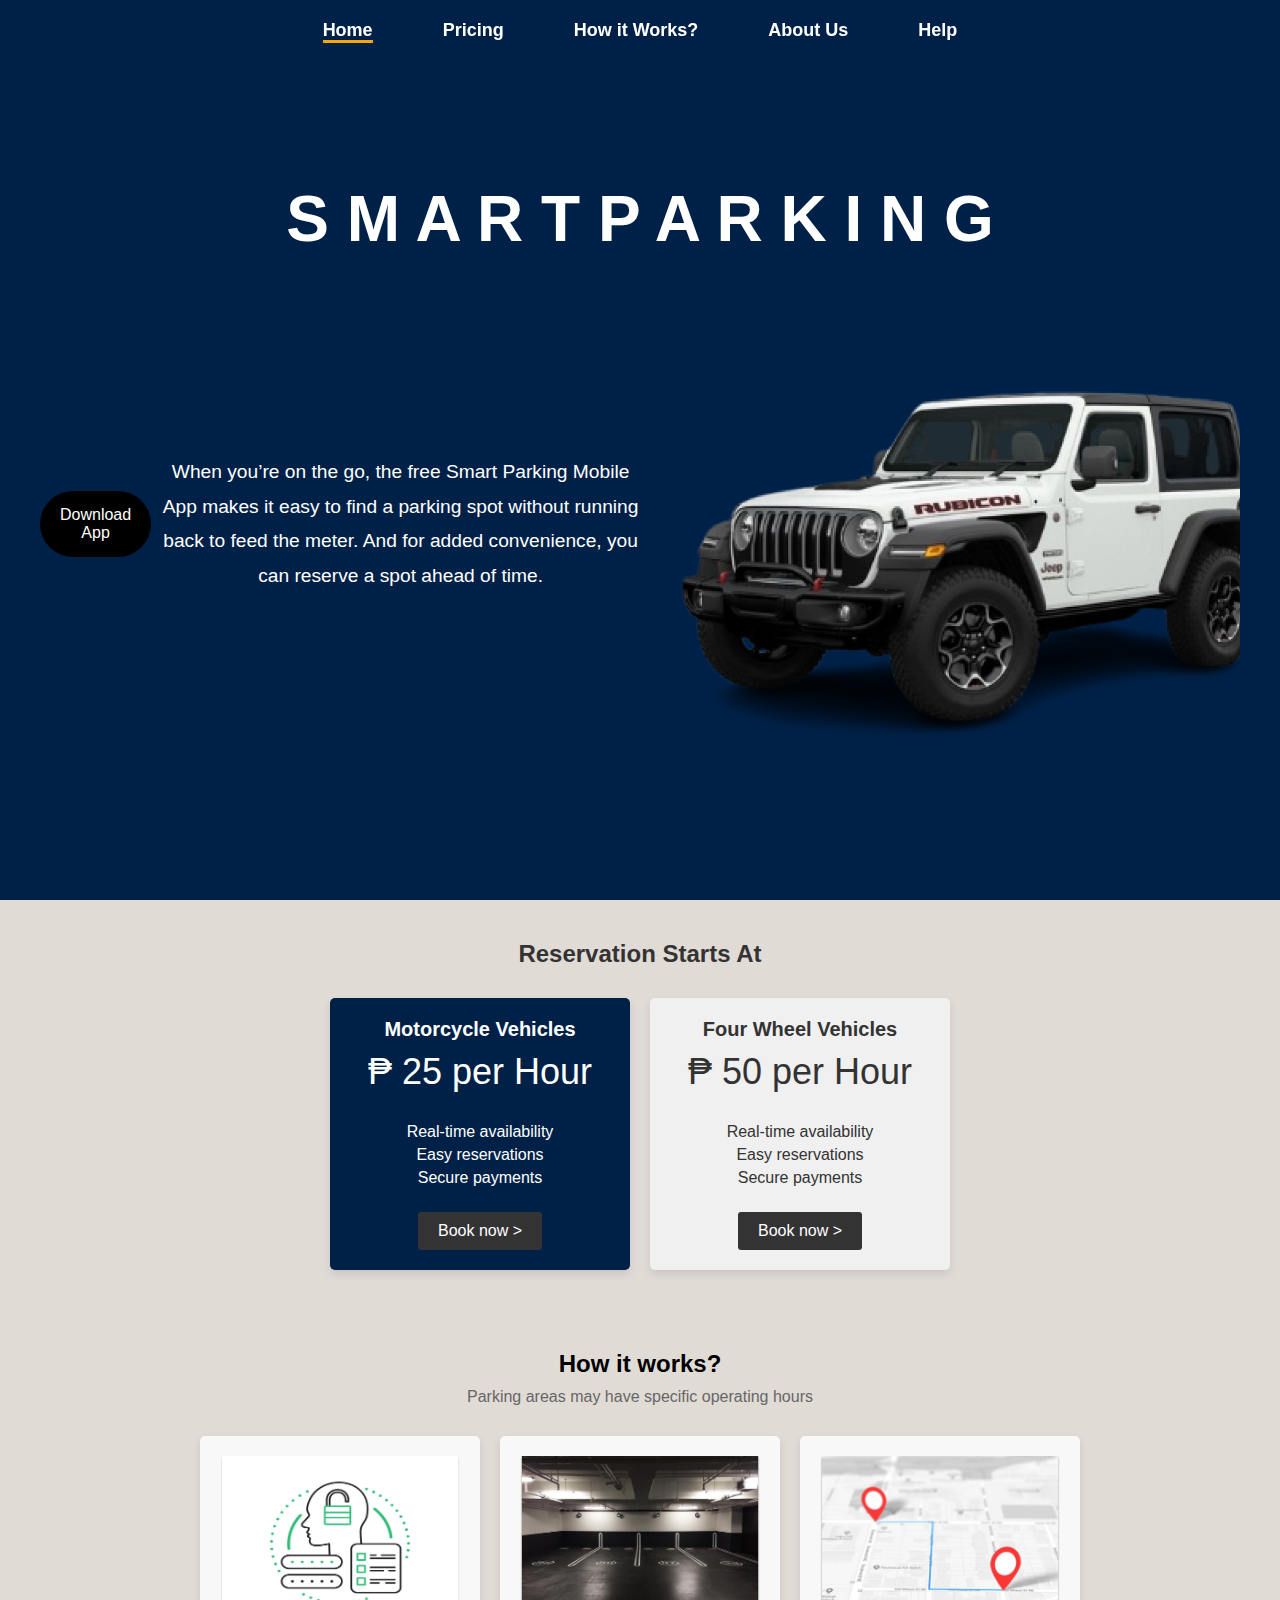
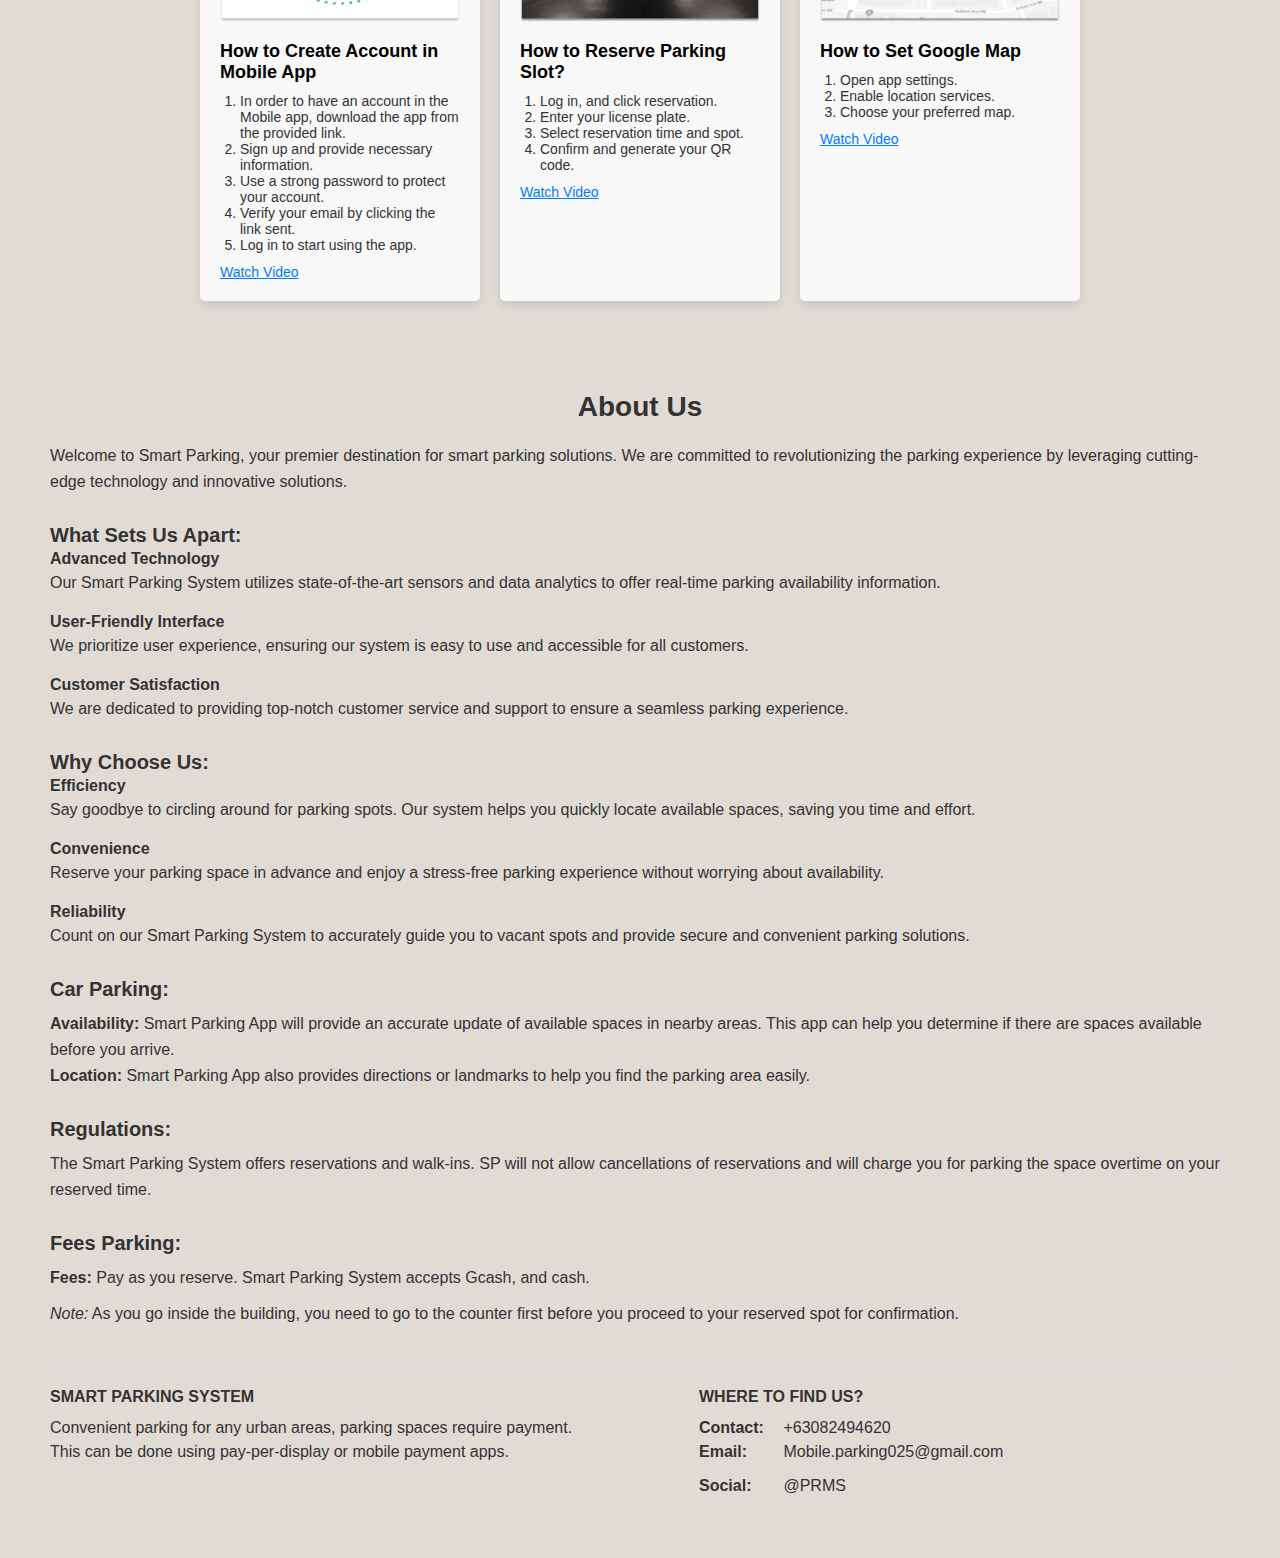
==== index.html @ 0500794e "change design daw >:(" ====
<!DOCTYPE html>
<html lang="en">
<head>
  <meta charset="UTF-8">
  <meta name="viewport" content="width=device-width, initial-scale=1.0">
  <title>Smart Parking Reservation</title>
  <link rel="stylesheet" href="styles.css">
</head>
<body>
  <!-- Navigation Bar -->
  <nav class="navbar">
    <ul>
      <li><a href="#home" class="nav-link active">Home</a></li>
      <li><a href="#pricing" class="nav-link">Pricing</a></li>
      <li><a href="#how-it-works" class="nav-link">How it Works?</a></li>
      <li><a href="#about" class="nav-link">About Us</a></li>
      <li class="help-link"><a href="help.html" class="nav-link">Help</a></li>
    </ul>
  </nav>

<!-- Home Section -->
<div id="home" class="home-section">
  <h1 class="tangina">S M A R T P A R K I N G</h1>
  <div class="content-wrapper">
    <a href="https://expo.dev/artifacts/eas/6SorPekNbWuL2rQAFaHosR.apk" class="download-btn">Download App</a>
    <p class="home-description">
      When you’re on the go, the free Smart Parking Mobile App makes it easy 
      to find a parking spot without running back to feed the meter. And for added convenience, 
      you can reserve a spot ahead of time.
    </p>
    <img src="./images/tite.png" alt="Reservation" class="reservation-image">
  </div>
</div>

<div id="pricing" class="content-section">
  <h2>Reservation Starts At</h2>
  <div class="pricing-container">
    <div class="pricing-card basic">
      <h3>Motorcycle Vehicles</h3>
      <p class="price">₱ 25 per Hour</p>
      <ul>
        <li>Real-time availability</li>
        <li>Easy reservations</li>
        <li>Secure payments</li>
      </ul>
      <a href="#" class="book-now-btn">Book now &gt;</a>
    </div>

    <!-- Premium Plan -->
    <div class="pricing-card premium">
      <h3>Four Wheel Vehicles</h3>
      <p class="price">₱ 50 per Hour</p>
      <ul>
        <li>Real-time availability</li>
        <li>Easy reservations</li>
        <li>Secure payments</li>
      </ul>
      <a href="#" class="book-now-btn">Book now &gt;</a>
    </div>
  </div>
</div>

  
  <!-- How It Works Section -->
<div id="how-it-works" class="content-section">
  <h2>How it works?</h2>
  <p>Parking areas may have specific operating hours</p>

  <div class="how-it-works-container">
    <!-- Card 1 -->
    <div class="how-card">
      <img src="./images/I.png" alt="How to Create Account" class="how-image">
      <h3>How to Create Account in Mobile App</h3>
      <ol>
        <li>In order to have an account in the Mobile app, download the app from the provided link.</li>
        <li>Sign up and provide necessary information.</li>
        <li>Use a strong password to protect your account.</li>
        <li>Verify your email by clicking the link sent.</li>
        <li>Log in to start using the app.</li>
      </ol>
      <a href="./tutorvids/accreg.mp4" class="watch-video" data-video="/tutorvids/accreg.mp4">Watch Video</a>
    </div>

    <!-- Card 2 -->
    <div class="how-card">
      <img src="./images/love.png" alt="How to Reserve Parking Slot" class="how-image">
      <h3>How to Reserve Parking Slot?</h3>
      <ol>
        <li>Log in, and click reservation.</li>
        <li>Enter your license plate.</li>
        <li>Select reservation time and spot.</li>
        <li>Confirm and generate your QR code.</li>
      </ol>
      <a href="./tutorvids/reserved.mp4" class="watch-video" data-video="/tutorvids/reserved.mp4">Watch Video</a>
    </div>

    <!-- Card 3 -->
    <div class="how-card">
      <img src="./images/programming.png" alt="How to Set Google Map" class="how-image">
      <h3>How to Set Google Map</h3>
      <ol>
        <li>Open app settings.</li>
        <li>Enable location services.</li>
        <li>Choose your preferred map.</li>
      </ol>
      <a href="./tutorvids/mapping.mp4" class="watch-video" data-video="/tutorvids/mapping.mp4">Watch Video</a>
    </div>
  </div>

  <!-- Video Container -->
  <div id="video-container" class="video-container">
    <video controls id="tutorial-video">
      <source src="" type="video/mp4">
      Your browser does not support the video tag.
    </video>
    <button id="close-video">Close</button>
  </div>
</div>

  
  <!-- About Us Section -->
<section id="about" class="about-section">
  <h2>About Us</h2>
  <p>Welcome to Smart Parking, your premier destination for smart parking solutions. We are committed to revolutionizing the parking experience by leveraging cutting-edge technology and innovative solutions.</p>

  <h3>What Sets Us Apart:</h3>
  <ul>
    <li><strong>Advanced Technology</strong><br>Our Smart Parking System utilizes state-of-the-art sensors and data analytics to offer real-time parking availability information.</li>
    <li><strong>User-Friendly Interface</strong><br>We prioritize user experience, ensuring our system is easy to use and accessible for all customers.</li>
    <li><strong>Customer Satisfaction</strong><br>We are dedicated to providing top-notch customer service and support to ensure a seamless parking experience.</li>
  </ul>

  <h3>Why Choose Us:</h3>
  <ul>
    <li><strong>Efficiency</strong><br>Say goodbye to circling around for parking spots. Our system helps you quickly locate available spaces, saving you time and effort.</li>
    <li><strong>Convenience</strong><br>Reserve your parking space in advance and enjoy a stress-free parking experience without worrying about availability.</li>
    <li><strong>Reliability</strong><br>Count on our Smart Parking System to accurately guide you to vacant spots and provide secure and convenient parking solutions.</li>
  </ul>

  <h3>Car Parking:</h3>
  <p><strong>Availability:</strong> Smart Parking App will provide an accurate update of available spaces in nearby areas. This app can help you determine if there are spaces available before you arrive.<br>
  <strong>Location:</strong> Smart Parking App also provides directions or landmarks to help you find the parking area easily.</p>

  <h3>Regulations:</h3>
  <p>The Smart Parking System offers reservations and walk-ins. SP will not allow cancellations of reservations and will charge you for parking the space overtime on your reserved time.</p>

  <h3>Fees Parking:</h3>
  <p><strong>Fees:</strong> Pay as you reserve. Smart Parking System accepts Gcash, and cash.</p>
  <p><em>Note:</em> As you go inside the building, you need to go to the counter first before you proceed to your reserved spot for confirmation.</p>

  <div class="about-footer">
    <div class="about-contact">
      <h4>SMART PARKING SYSTEM</h4>
      <p>Convenient parking for any urban areas, parking spaces require payment. This can be done using pay-per-display or mobile payment apps.</p>
    </div>
    <div class="about-info">
      <h4>WHERE TO FIND US?</h4>
      <p><strong>Contact:</strong> +63082494620<br><strong>Email:</strong> Mobile.parking025@gmail.com</p>
      <p><strong>Social:</strong> @PRMS</p>
    </div>
  </div>
</section>
  <script src="scripts.js"></script>
</body>
</html>
---- styles.css ----
/* Reset and Box-Sizing */
* {
    margin: 0;
    padding: 0;
    box-sizing: border-box;
  }
  
  /* Body and HTML styling */
  body, html {
    margin: 0;
    padding: 0;
    height: 100%;
    font-family: Arial, sans-serif;
    scroll-behavior: smooth;
  }
  .navbar {
    position: fixed;
    top: 0;
    width: 100%;
    background-color: transparent;
    padding: 20px 20px; /* Increased padding for a larger appearance */
    z-index: 1000;
    display: flex;
    justify-content: center; /* Center the entire navbar content */
    align-items: center;
  }
  
  .navbar ul {
    list-style: none;
    display: flex;
    gap: 30px; /* Larger gap between items */
  }
  
  .navbar li {
    margin: 0 20px;
  }
  
  .navbar .nav-link {
    text-decoration: none;
    color: white;
    font-size: 18px; /* Increased font size for better readability */
    font-weight: bold;
    transition: color 0.3s ease;
  }
  
  .navbar .nav-link:hover {
    color: #ffa500; /* Changed hover color for better visibility */
  }
  
  .navbar .nav-link.active {
    color: #ffffff;
    border-bottom: 3px solid #ffa500; /* Thicker underline for the active link */
  }
  
  @media screen and (max-width: 768px) {
    .navbar ul {
      flex-direction: column;
      gap: 15px;
      background-color: #ff6600;
      padding: 15px;
      position: fixed;
      top: 70px; /* Adjusted to avoid overlap */
      left: 0;
      width: 100%;
      display: none;
    }
  
    .navbar ul.show {
      display: flex;
    }
  
    .navbar .nav-link {
      text-align: center;
      font-size: 16px;
    }
  }
/* Home Section Styling */
.home-section {
  display: flex;
  flex-direction: column; /* Stacks title above content */
  justify-content: center; /* Centers all items vertically */
  align-items: center; /* Centers all items horizontally */
  background-color: #002147; /* Dark blue background */
  height: 100vh; /* Full height of the viewport */
  box-sizing: border-box;
  color: white;
  text-align: center; /* Centers the title text */
}

.tangina {
  font-size: 4rem; /* Big text for the title */
  margin-top: 55px;
  text-align: center; /* Centers the title */
}

.content-wrapper {
  display: flex;
  justify-content: space-between; /* Distribute the elements evenly */
  align-items: center; /* Vertically align the elements */
  width: 100%; /* Make sure content uses the full width */
  max-width: 1200px; /* Restrict max width for the content */
  margin-top: 20px; /* Adds space below the title */
}

.download-btn {
  background-color: #000000;
  color: #ffffff;
  padding: 15px 20px; /* Padding for the button */
  text-decoration: none;
  border-radius: 75px;
  font-size: 16px;
  margin-right: 10px; /* Space to the right of the button */
}

.download-btn:hover {
  background-color: #d82505;
}

.home-description {
  font-size: 1.2rem; /* Medium-sized text for the description */
  line-height: 1.8; /* Adjust the line height for readability */
  max-width: 600px; /* Limiting width for text */
  text-align: center; /* Center the text */
}

.reservation-image {
  margin-top: 50px;
  max-width: 50%; /* Restricting the image width */
  height: auto; /* Ensures the image maintains its aspect ratio */
}

  
#pricing {
    text-align: center;
    padding: 40px 0;
    color: #333;
    background-color: #E1DBD6;
  }
  
  #pricing h2 {
    font-size: 24px;
    font-weight: bold;
    margin-bottom: 30px;
  }
  
  .pricing-container {
    display: flex;
    justify-content: center;
    gap: 20px;
    margin-top: 20px;
  }
  
  /* Pricing Card Styling */
  .pricing-card {
    width: 300px;
    padding: 20px;
    border-radius: 5px;
    box-shadow: 0 4px 8px rgba(0, 0, 0, 0.1);
    display: flex;
    flex-direction: column;
    align-items: center;
  }
  
  .basic {
    background-color: #002147;
    color: #ffffff;
  }
  
  .premium {
    background-color: #f0f0f0;
    color: #333333;
  }
  
  .pricing-card h3 {
    font-size: 20px;
    margin-bottom: 10px;
  }
  
  .price {
    font-size: 36px;
    margin-bottom: 10px;
  }
  
  .pricing-card ul {
    list-style-type: none;
    padding: 0;
    margin: 20px 0;
  }
  
  .pricing-card ul li {
    margin-bottom: 5px;
  }
  
  .book-now-btn {
    margin-top: auto;
    padding: 10px 20px;
    background-color: #333;
    color: #fff;
    text-decoration: none;
    border-radius: 3px;
    transition: background-color 0.3s;
  }
  
  .book-now-btn:hover {
    background-color: #555;
  }
  /* How It Works Section */
#how-it-works {
    text-align: center;
    padding: 40px 0;
    background-color: #E1DBD6;
  }
  
  #how-it-works h2 {
    font-size: 24px;
    font-weight: bold;
    margin-bottom: 10px;
  }
  
  #how-it-works p {
    font-size: 16px;
    color: #666;
    margin-bottom: 30px;
  }
  
  .how-it-works-container {
    display: flex;
    justify-content: center;
    gap: 20px;
    flex-wrap: wrap;
  }
  
  .how-card {
    width: 280px;
    padding: 20px;
    background-color: #f8f8f8;
    border-radius: 5px;
    box-shadow: 0 4px 8px rgba(0, 0, 0, 0.1);
    text-align: left;
    position: relative;
  }
  
  .how-image {
    width: 100%;
    height: auto;
    margin-bottom: 15px;
  }
  
  .how-card h3 {
    font-size: 18px;
    margin-bottom: 10px;
  }
  
  .how-card ol {
    font-size: 14px;
    color: #333;
    margin: 10px 0;
    padding-left: 20px;
  }
  
  .watch-video {
    font-size: 14px;
    color: #007bff;
    text-decoration: underline;
    cursor: pointer;
    margin-top: 200px;
  }
  
  /* Video Container Styling */
  .video-container {
    position: fixed;
    top: 0;
    left: 0;
    width: 100%;
    height: 100%;
    background: rgba(0, 0, 0, 0.8);
    display: none;
    justify-content: center;
    align-items: center;
    z-index: 1000;
  }
  
  .video-container video {
    width: 60%; /* Reduce the width to 60% of the viewport */
    max-width: 500px; /* Set a maximum width for smaller screens */
    max-height: 70%; /* Set a maximum height to avoid overflowing */
    border-radius: 10px;
  }
  
  
  #close-video {
    position: absolute;
    top: 20px;
    right: 20px;
    padding: 10px;
    background-color: #ff4d4d;
    color: white;
    border: none;
    cursor: pointer;
    font-weight: bold;
    border-radius: 5px;
  }
  
  /* About Us Section */
.about-section {
    padding: 50px;
    background-color: #E1DBD6;
    color: #333;
    align-items: center;
  }
  
  .about-section h2 {
    text-align: center;
    font-size: 28px;
    margin-bottom: 20px;
    font-weight: bold;
  }
  
  .about-section p {
    margin: 10px 0;
    line-height: 1.6;
  }
  
  .about-section h3 {
    font-size: 20px;
    margin-top: 30px;
    font-weight: bold;
  }
  
  .about-section ul {
    list-style: none;
    padding-left: 0;
  }
  
  .about-section ul li {
    margin-bottom: 15px;
    line-height: 1.5;
  }
  
  .about-section strong {
    font-weight: bold;
    color: #333;
  }
  
  .about-footer {
    display: flex;
    justify-content: space-between;
    margin-top: 40px;
    padding-top: 20px;
    border-top: 1px solid #ddd;
  }
  
  .about-contact, .about-info {
    width: 45%;
  }
  
  .about-contact h4, .about-info h4 {
    font-size: 16px;
    font-weight: bold;
    margin-bottom: 10px;
  }
  
  .about-contact p, .about-info p {
    line-height: 1.5;
  }
  
  .about-info p strong {
    font-weight: bold;
    display: inline-block;
    width: 80px;
  }
  
/* General container adjustment for mobile */
@media (max-width: 412px) {
  /* Navbar adjustments to prevent it from taking the whole screen */
  .navbar {
    display: flex;
    justify-content: center;
    align-items: center;
    background-color: #333;
    height: auto; /* Remove any fixed height */
    padding: 10px 0; /* Add vertical padding for a more compact look */
  }

  .navbar ul {
    display: flex;
    flex-direction: row; /* Align navbar items horizontally */
    padding: 0;
    list-style: none;
    margin: 0;
  }

  .navbar li {
    margin: 0 10px; /* Space between navbar items */
  }

  .navbar a {
    text-decoration: none;
    color: white;
    font-size: 16px;
    padding: 10px;
    display: block;
    text-align: center;
  }

  /* Home Section */
  .home-section {
    flex-direction: column;
    padding: 20px;
    height: auto;
    margin-top: 60px; /* To prevent navbar from covering content */
  }

  .home-content {
    width: 100%;
    text-align: center;
    padding: 10px;
  }

  .reservation-image {
    width: 100%;
    max-width: 280px; /* Ensures image does not take excessive space */
    margin: 0 auto 20px;
  }

  .download-btn {
    display: block;
    margin: 10px auto;
    padding: 10px 20px;
    font-size: 14px;
  }

  /* Pricing and How-It-Works Section adjustments */
  .pricing-container, .how-it-works-container {
    flex-direction: column;
    align-items: center;
  }

  .pricing-card, .how-card {
    width: 90%;
    margin-bottom: 20px;
    padding: 15px;
  }

  /* Video container adjustments */
  .video-container video {
    width: 90%;
    max-height: 60vh;
  }

  /* About Us section adjustments */
  .about-section {
    margin-top: 25px;
    padding: 20px;
  }

  .about-footer {
    flex-direction: column;
    align-items: center;
  }

  .about-contact, .about-info {
    width: 100%;
    margin-bottom: 20px;
    text-align: center;
  }
}
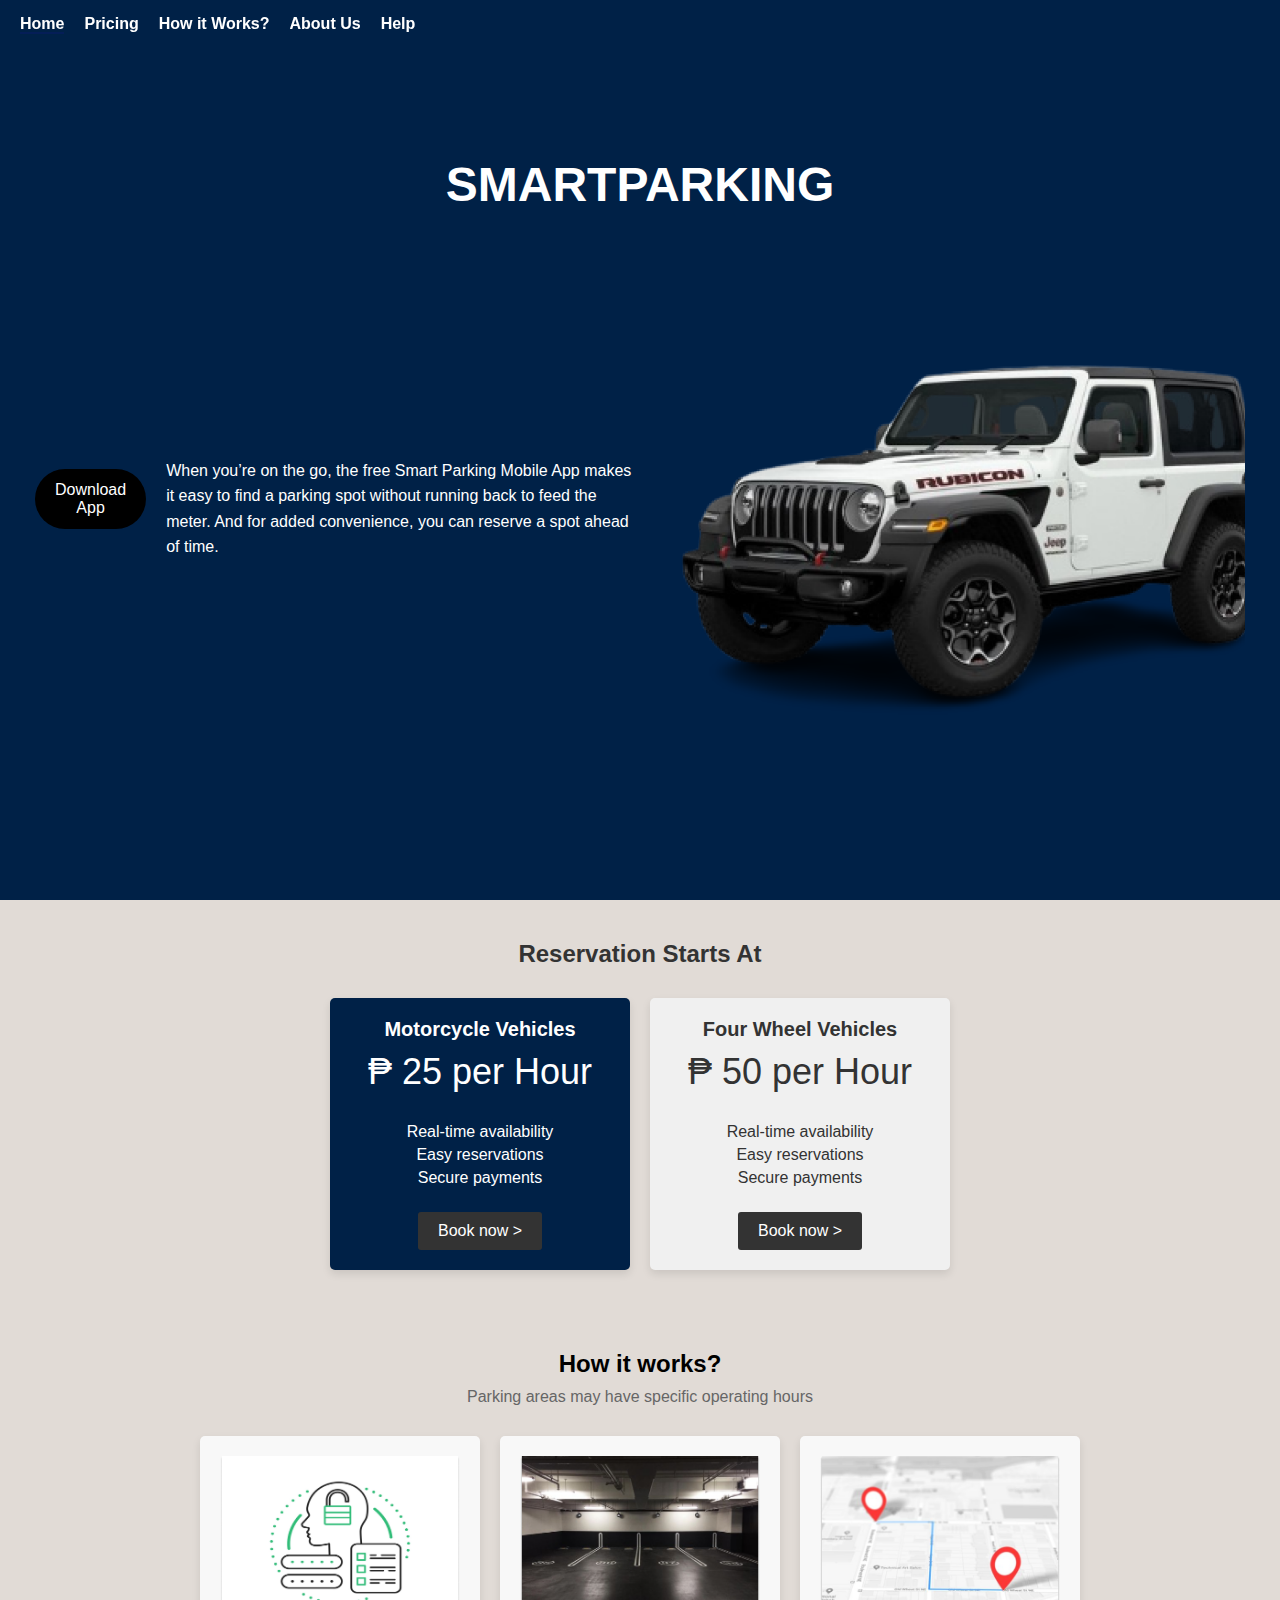
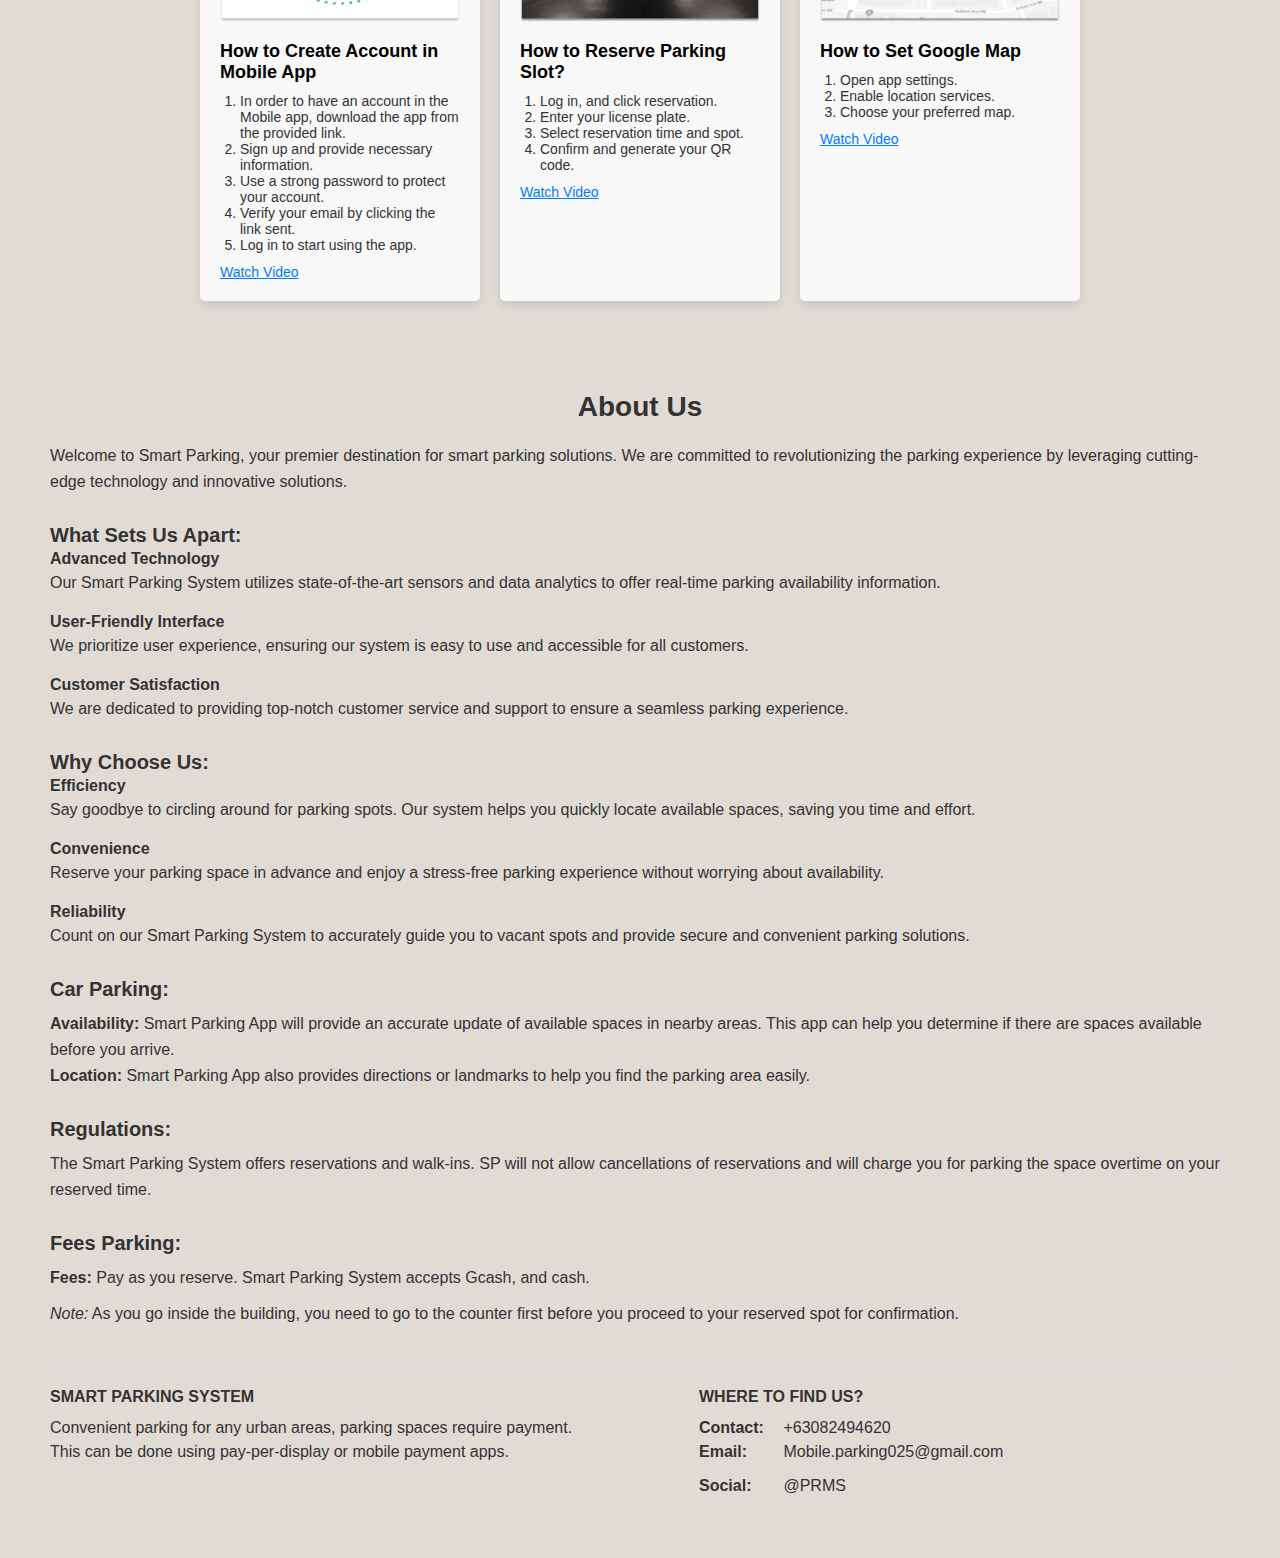
==== commit ddd172e4: "fully res" ====
--- a/index.html
+++ b/index.html
@@ -20,9 +20,9 @@
 
 <!-- Home Section -->
 <div id="home" class="home-section">
-  <h1 class="tangina">S M A R T P A R K I N G</h1>
+  <h1 class="tangina">SMARTPARKING</h1>
   <div class="content-wrapper">
-    <a href="https://expo.dev/artifacts/eas/6SorPekNbWuL2rQAFaHosR.apk" class="download-btn">Download App</a>
+    <a href="/SmartParking.apk" class="download-btn">Download App</a>
     <p class="home-description">
       When you’re on the go, the free Smart Parking Mobile App makes it easy 
       to find a parking spot without running back to feed the meter. And for added convenience, 
--- a/styles.css
+++ b/styles.css
@@ -13,67 +13,142 @@
     font-family: Arial, sans-serif;
     scroll-behavior: smooth;
   }
+/* General Navbar Styling */
+.navbar {
+  position: fixed;
+  top: 0;
+  width: 100%;
+  background-color: transparent;
+  padding: 15px 20px; /* Reduced padding for smaller screens */
+  z-index: 1000;
+  display: flex;
+  justify-content: space-between; /* Space between logo and menu */
+  align-items: center;
+  box-sizing: border-box; /* Ensure padding is included in width */
+}
+
+.navbar-brand {
+  font-size: 20px; /* Scaled font for mobile */
+  font-weight: bold;
+  color: white;
+  text-decoration: none;
+  flex-shrink: 0; /* Prevent the logo from shrinking */
+}
+
+.navbar ul {
+  list-style: none;
+  display: flex;
+  gap: 20px;
+  margin: 0; /* Remove default margin */
+  padding: 0; /* Remove default padding */
+}
+
+.navbar li {
+  margin: 0; /* Reset margin for consistency */
+}
+
+.navbar .nav-link {
+  text-decoration: none;
+  color: white;
+  font-size: 16px; /* Scaled font for better readability */
+  font-weight: bold;
+  transition: color 0.3s ease;
+}
+
+.navbar .nav-link:hover {
+  color: #ffa500;
+}
+
+.navbar .nav-link.active {
+  color: #ffffff;
+  border-bottom: 2px solid #041e57;
+}
+
+/* Toggle Button for Mobile */
+.navbar-toggle {
+  display: none; /* Hidden by default */
+  background-color: #4517c5;
+  border: none;
+  padding: 10px;
+  border-radius: 5px;
+  cursor: pointer;
+}
+
+.navbar-toggle .bar {
+  display: block;
+  width: 25px;
+  height: 3px;
+  background-color: white;
+  margin: 5px 0;
+  transition: 0.3s ease;
+}
+
+/* Responsive Styles */
+@media screen and (max-width: 768px) {
   .navbar {
+    top: 0;
+    left: 0;
+    width: 100%;
+    background-color: #275d81; /* Ensure the navbar background matches the dropdown */
+    padding: 0; /* Remove extra padding to align properly */
+    display: flex;
+    flex-direction: column; /* Ensure toggle and menu align vertically */
+    box-sizing: border-box;
+  }
+
+  .navbar ul {
+    flex-direction: column;
+    gap: 10px;
+    background-color: #275d81; /* Consistent background color */
+    padding: 15px 0; /* Add padding inside the dropdown */
     position: fixed;
-    top: 0;
-    width: 100%;
-    background-color: transparent;
-    padding: 20px 20px; /* Increased padding for a larger appearance */
-    z-index: 1000;
-    display: flex;
-    justify-content: center; /* Center the entire navbar content */
-    align-items: center;
-  }
-  
-  .navbar ul {
-    list-style: none;
-    display: flex;
-    gap: 30px; /* Larger gap between items */
-  }
-  
-  .navbar li {
-    margin: 0 20px;
-  }
-  
+    top: 0; /* Align dropdown flush with the top */
+    left: 0;
+    width: 100%;
+    display: none;
+    margin: 0; /* Remove any default margin */
+    box-sizing: border-box; /* Ensure padding does not affect width */
+  }
+
+  .navbar ul.show {
+    display: flex; /* Show dropdown menu when toggle is clicked */
+  }
+
   .navbar .nav-link {
+    text-align: center;
+    font-size: 16px; /* Slightly larger font for better readability */
+    padding: 10px 0; /* Add vertical padding for better touch targets */
+    color: white;
     text-decoration: none;
-    color: white;
-    font-size: 18px; /* Increased font size for better readability */
-    font-weight: bold;
-    transition: color 0.3s ease;
-  }
-  
+    transition: background-color 0.3s ease;
+  }
+
   .navbar .nav-link:hover {
-    color: #ffa500; /* Changed hover color for better visibility */
-  }
-  
-  .navbar .nav-link.active {
-    color: #ffffff;
-    border-bottom: 3px solid #ffa500; /* Thicker underline for the active link */
-  }
-  
-  @media screen and (max-width: 768px) {
-    .navbar ul {
-      flex-direction: column;
-      gap: 15px;
-      background-color: #ff6600;
-      padding: 15px;
-      position: fixed;
-      top: 70px; /* Adjusted to avoid overlap */
-      left: 0;
-      width: 100%;
-      display: none;
-    }
-  
-    .navbar ul.show {
-      display: flex;
-    }
-  
-    .navbar .nav-link {
-      text-align: center;
-      font-size: 16px;
-    }
-  }
+    background-color: #1d4b65; /* Highlight effect on hover */
+  }
+
+  .navbar-toggle {
+    display: block; /* Show toggle button on mobile */
+    background-color: #1d4b65; /* Matching background for the button */
+    border: none;
+    padding: 10px 15px;
+    margin: 10px auto; /* Center the button horizontally */
+    border-radius: 5px;
+    cursor: pointer;
+    text-align: center;
+  }
+
+  .navbar-toggle .bar {
+    display: block;
+    width: 25px;
+    height: 3px;
+    background-color: white;
+    margin: 5px auto; /* Spacing between bars */
+    transition: all 0.3s ease;
+  }
+}
+
+ 
 /* Home Section Styling */
 .home-section {
   display: flex;
@@ -81,35 +156,41 @@
   justify-content: center; /* Centers all items vertically */
   align-items: center; /* Centers all items horizontally */
   background-color: #002147; /* Dark blue background */
-  height: 100vh; /* Full height of the viewport */
+  min-height: 100vh; /* Ensures it covers full viewport */
   box-sizing: border-box;
+  padding: 20px; /* Padding for mobile spacing */
   color: white;
   text-align: center; /* Centers the title text */
 }
 
 .tangina {
-  font-size: 4rem; /* Big text for the title */
-  margin-top: 55px;
-  text-align: center; /* Centers the title */
+  font-size: 2.5rem; /* Scaled for smaller screens */
+  margin-top: 20px; /* Reduced margin for better spacing */
+  text-align: center;
+  line-height: 1.2;
 }
 
 .content-wrapper {
   display: flex;
-  justify-content: space-between; /* Distribute the elements evenly */
-  align-items: center; /* Vertically align the elements */
-  width: 100%; /* Make sure content uses the full width */
-  max-width: 1200px; /* Restrict max width for the content */
-  margin-top: 20px; /* Adds space below the title */
+  flex-direction: column; /* Stack items vertically on all screens */
+  justify-content: center;
+  align-items: center; 
+  width: 100%;
+  margin-top: 20px;
+  padding: 10px; /* Additional padding for smaller screens */
 }
 
 .download-btn {
   background-color: #000000;
   color: #ffffff;
-  padding: 15px 20px; /* Padding for the button */
+  padding: 12px 20px; /* Adjusted for better touch targets */
   text-decoration: none;
-  border-radius: 75px;
-  font-size: 16px;
-  margin-right: 10px; /* Space to the right of the button */
+  border-radius: 30px; /* Reduced for a modern design */
+  font-size: 1rem;
+  margin: 10px 0; /* Consistent spacing around button */
+  transition: background-color 0.3s ease;
+  width: 80%; /* Full-width button on mobile */
+  text-align: center;
 }
 
 .download-btn:hover {
@@ -117,16 +198,51 @@
 }
 
 .home-description {
-  font-size: 1.2rem; /* Medium-sized text for the description */
-  line-height: 1.8; /* Adjust the line height for readability */
-  max-width: 600px; /* Limiting width for text */
-  text-align: center; /* Center the text */
-}
+  font-size: 1rem; /* Adjusted font size for readability */
+  line-height: 1.6;
+  max-width: 90%; /* Restricts width to fit smaller screens */
+  margin-top: 20px;
+  text-align: center; /* Keeps text centered on all devices */
+}
+
+.reservation-image {
+  width: 100%;
+  max-width: 300px; /* Scales for smaller screens */
+  height: auto;
+  margin-top: 20px;
+  border-radius: 10px;
+}
+
+/* Mobile-first Responsive Design */
+@media (min-width: 480px) {
+  .tangina {
+    font-size: 3rem; /* Slightly larger for small tablets */
+  }
+  .content-wrapper {
+    padding: 15px;
+  }
+}
+
+@media (min-width: 768px) {
+  .content-wrapper {
+    flex-direction: row; /* Horizontal layout for tablets and above */
+    justify-content: space-between;
+  }
+  .download-btn {
+    width: auto; /* Default width for larger screens */
+    margin: 0 20px 0 0; /* Adjust margin for alignment */
+  }
+  .home-description {
+    text-align: left; /* Align text to the left */
+    max-width: 600px; /* Increases readability */
+  }
+}
+
 
 .reservation-image {
   margin-top: 50px;
-  max-width: 50%; /* Restricting the image width */
-  height: auto; /* Ensures the image maintains its aspect ratio */
+  max-width: 50%;
+  height: auto;
 }
 
   
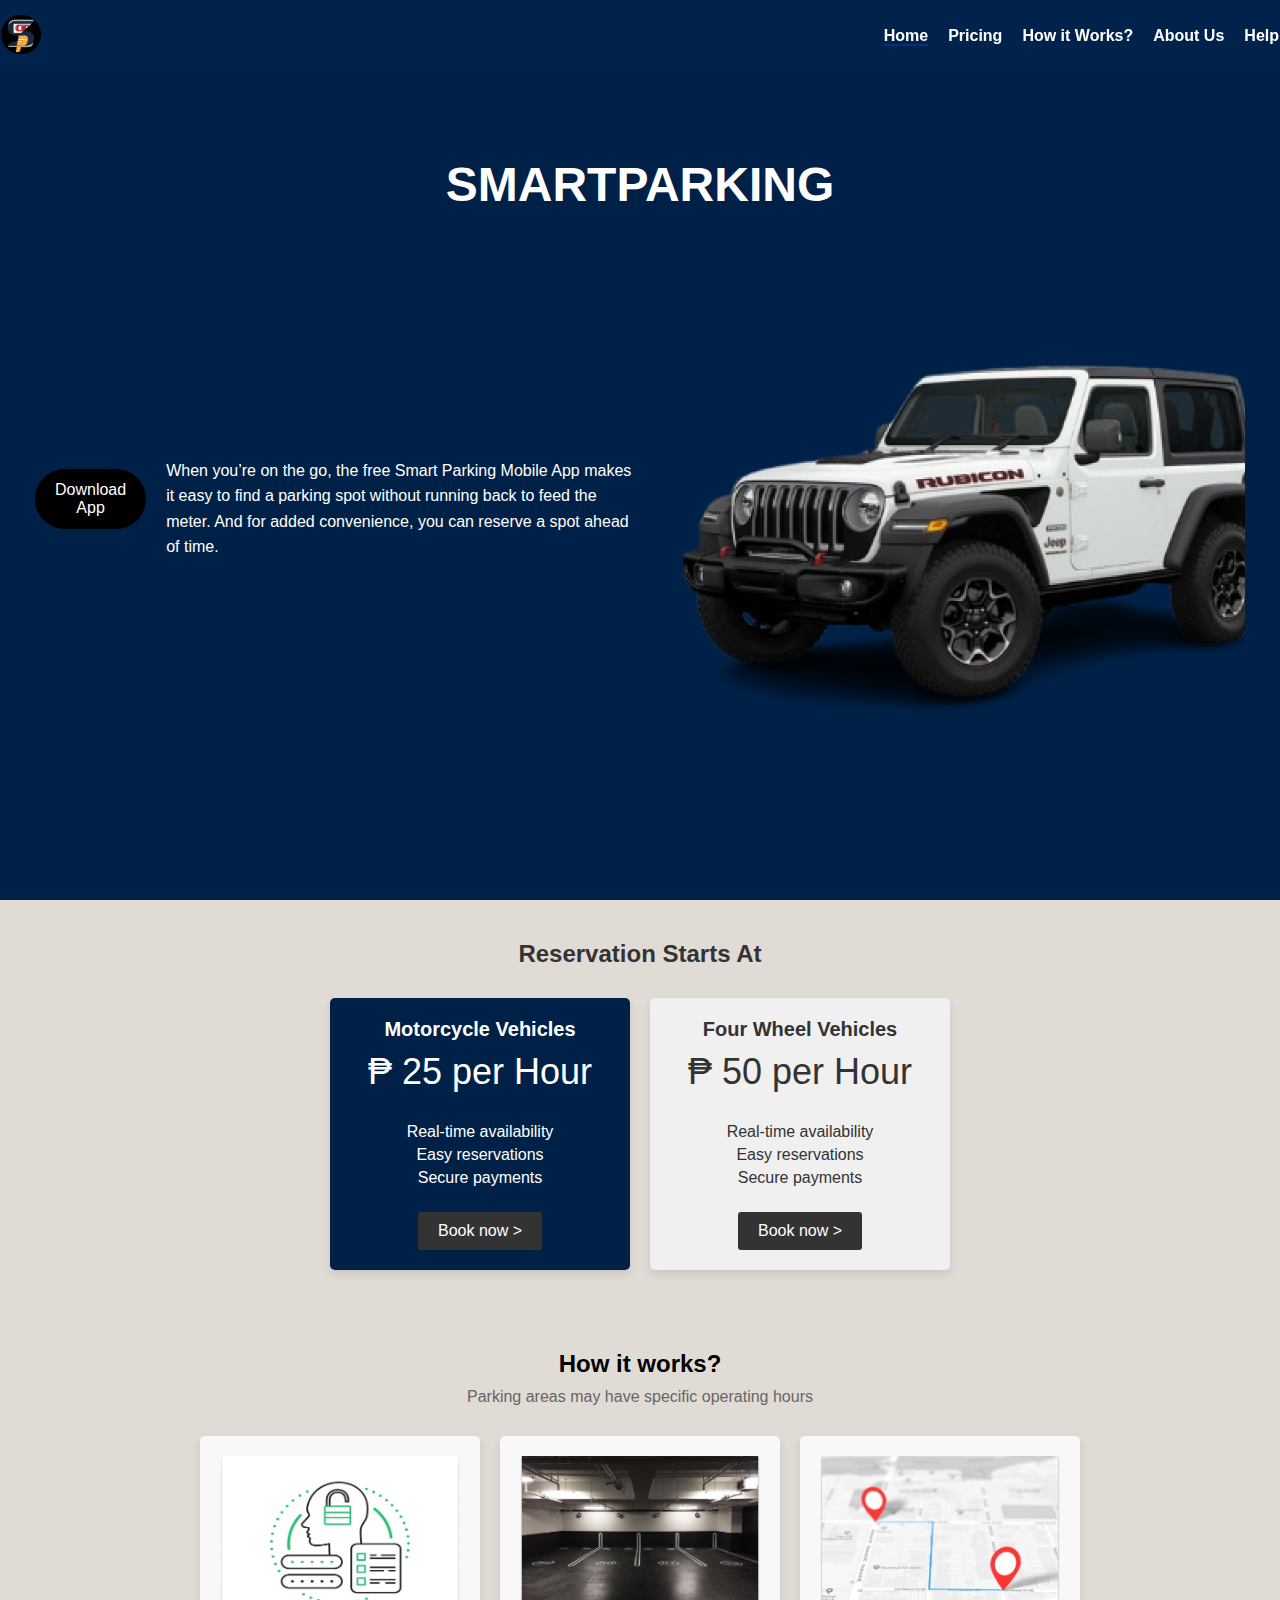
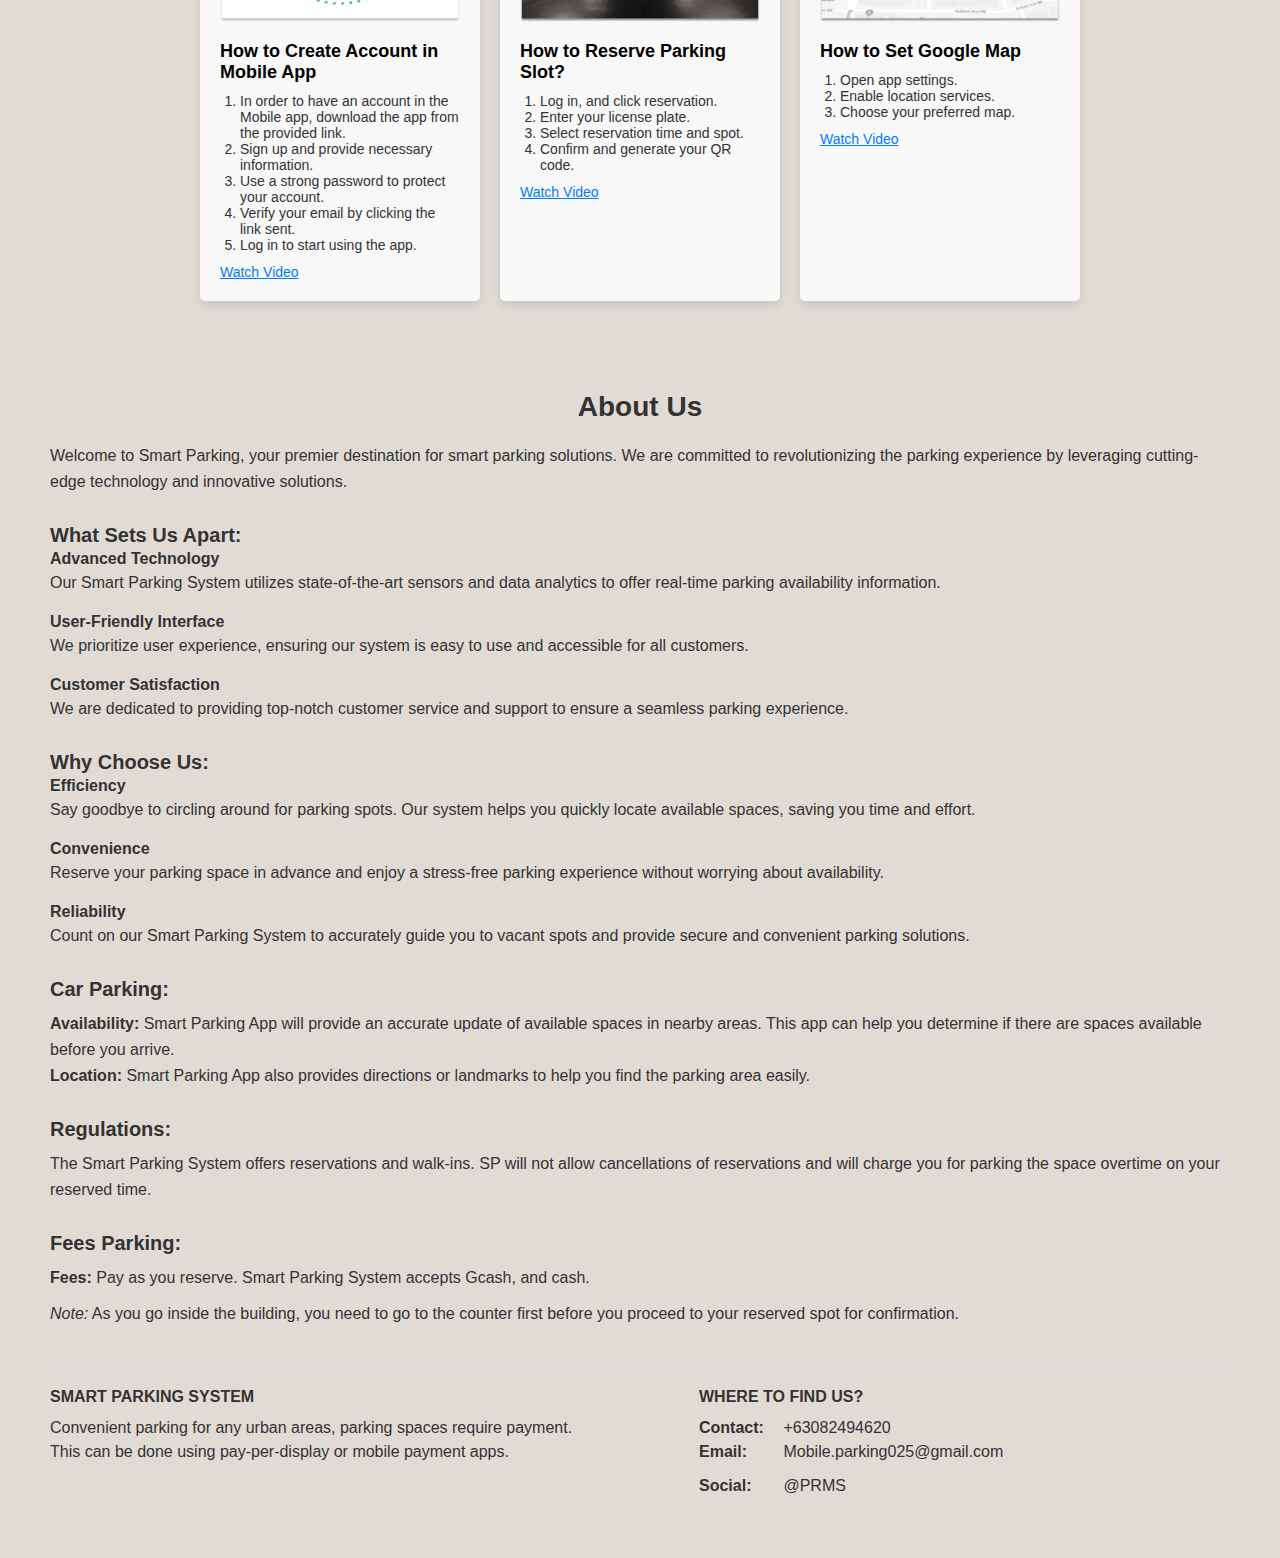
==== commit e8d69271: "full" ====
--- a/index.html
+++ b/index.html
@@ -9,6 +9,9 @@
 <body>
   <!-- Navigation Bar -->
   <nav class="navbar">
+    <div>
+      <img src="./images/logoo.png" alt="Logo" class="navbar-logo" />
+    </div>
     <ul>
       <li><a href="#home" class="nav-link active">Home</a></li>
       <li><a href="#pricing" class="nav-link">Pricing</a></li>
--- a/styles.css
+++ b/styles.css
@@ -18,55 +18,65 @@
   position: fixed;
   top: 0;
   width: 100%;
-  background-color: transparent;
-  padding: 15px 20px; /* Reduced padding for smaller screens */
+  background-color: #05429110;
+  padding: 15px 1px;
   z-index: 1000;
   display: flex;
-  justify-content: space-between; /* Space between logo and menu */
+  justify-content: space-between; /* Space between brand and menu */
   align-items: center;
-  box-sizing: border-box; /* Ensure padding is included in width */
+  box-sizing: border-box;
 }
 
 .navbar-brand {
-  font-size: 20px; /* Scaled font for mobile */
+  display: flex;
+  align-items: center;
+  gap: 10px; /* Space between logo and text */
+}
+
+.navbar-logo {
+  width: 40px; /* Adjust logo size */
+  height: auto;
+}
+
+.nav-home {
+  font-size: 20px;
   font-weight: bold;
   color: white;
   text-decoration: none;
-  flex-shrink: 0; /* Prevent the logo from shrinking */
 }
 
 .navbar ul {
   list-style: none;
   display: flex;
   gap: 20px;
-  margin: 0; /* Remove default margin */
-  padding: 0; /* Remove default padding */
+  margin: 0;
+  padding: 0;
 }
 
 .navbar li {
-  margin: 0; /* Reset margin for consistency */
+  margin: 0;
 }
 
 .navbar .nav-link {
   text-decoration: none;
   color: white;
-  font-size: 16px; /* Scaled font for better readability */
+  font-size: 16px;
   font-weight: bold;
   transition: color 0.3s ease;
 }
 
 .navbar .nav-link:hover {
-  color: #ffa500;
+  color: #a2a8f8;
 }
 
 .navbar .nav-link.active {
   color: #ffffff;
-  border-bottom: 2px solid #041e57;
+  border-bottom: 2px solid #062d80;
 }
 
 /* Toggle Button for Mobile */
 .navbar-toggle {
-  display: none; /* Hidden by default */
+  display: none;
   background-color: #4517c5;
   border: none;
   padding: 10px;
@@ -86,67 +96,55 @@
 /* Responsive Styles */
 @media screen and (max-width: 768px) {
   .navbar {
-    top: 0;
-    left: 0;
-    width: 100%;
-    background-color: #275d81; /* Ensure the navbar background matches the dropdown */
-    padding: 0; /* Remove extra padding to align properly */
-    display: flex;
-    flex-direction: column; /* Ensure toggle and menu align vertically */
-    box-sizing: border-box;
+    flex-direction: column; /* Stack toggle and menu */
+    align-items: flex-start;
+    background-color: #275d81;
+    padding: 10px 15px;
+  }
+
+  .navbar-brand {
+    flex-direction: row;
+    justify-content: flex-start;
+    align-items: center;
+    margin-bottom: 10px; /* Add spacing below the brand */
+  }
+
+  .navbar-logo {
+    width: 35px; /* Slightly smaller logo for mobile */
   }
 
   .navbar ul {
     flex-direction: column;
     gap: 10px;
-    background-color: #275d81; /* Consistent background color */
-    padding: 15px 0; /* Add padding inside the dropdown */
+    background-color: #275d81;
+    padding: 15px 0;
     position: fixed;
-    top: 0; /* Align dropdown flush with the top */
+    top: 60px;
     left: 0;
     width: 100%;
     display: none;
-    margin: 0; /* Remove any default margin */
-    box-sizing: border-box; /* Ensure padding does not affect width */
+    margin: 0;
+    box-sizing: border-box;
   }
 
   .navbar ul.show {
-    display: flex; /* Show dropdown menu when toggle is clicked */
+    display: flex;
   }
 
   .navbar .nav-link {
     text-align: center;
-    font-size: 16px; /* Slightly larger font for better readability */
-    padding: 10px 0; /* Add vertical padding for better touch targets */
+    font-size: 16px;
+    padding: 10px 0;
     color: white;
     text-decoration: none;
-    transition: background-color 0.3s ease;
-  }
-
-  .navbar .nav-link:hover {
-    background-color: #1d4b65; /* Highlight effect on hover */
   }
 
   .navbar-toggle {
-    display: block; /* Show toggle button on mobile */
-    background-color: #1d4b65; /* Matching background for the button */
-    border: none;
-    padding: 10px 15px;
-    margin: 10px auto; /* Center the button horizontally */
-    border-radius: 5px;
-    cursor: pointer;
-    text-align: center;
-  }
-
-  .navbar-toggle .bar {
     display: block;
-    width: 25px;
-    height: 3px;
-    background-color: white;
-    margin: 5px auto; /* Spacing between bars */
-    transition: all 0.3s ease;
-  }
-}
+    align-self: flex-end; /* Align toggle to the right */
+  }
+}
+
 
  
 /* Home Section Styling */
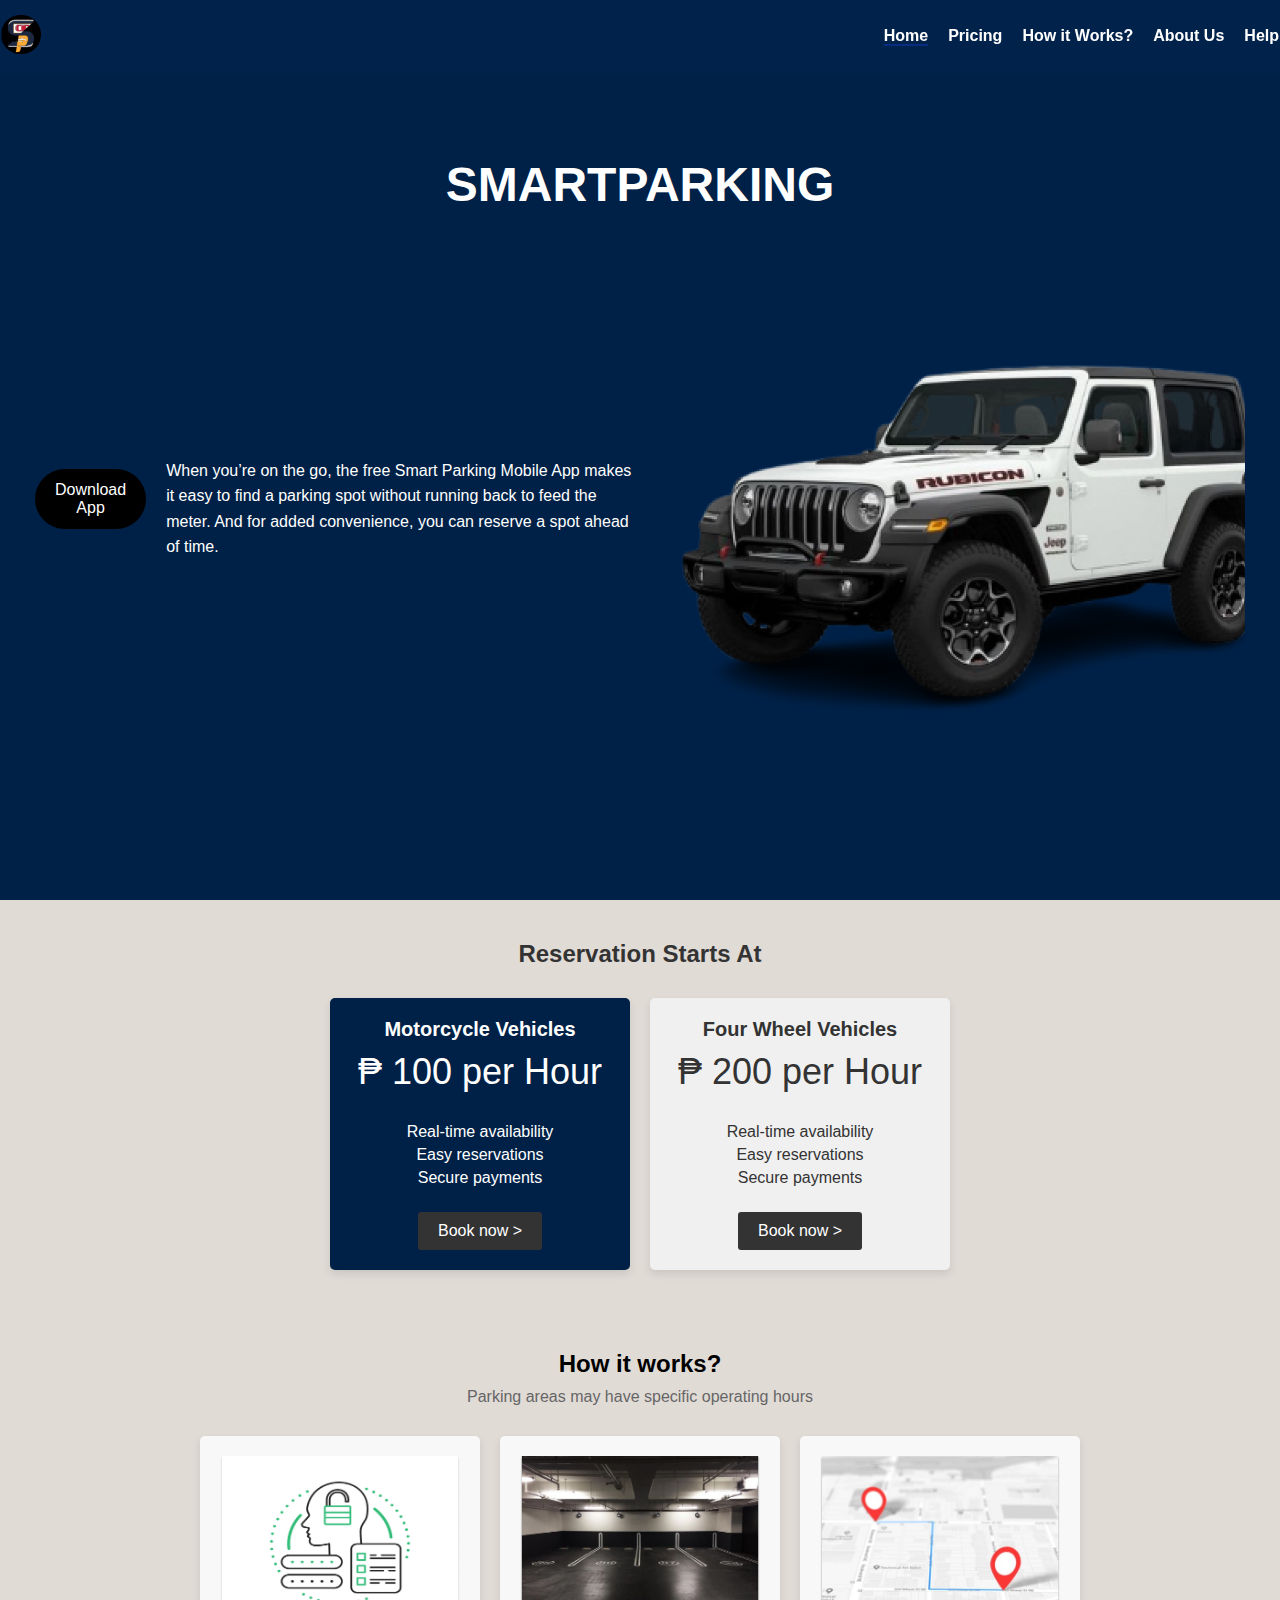
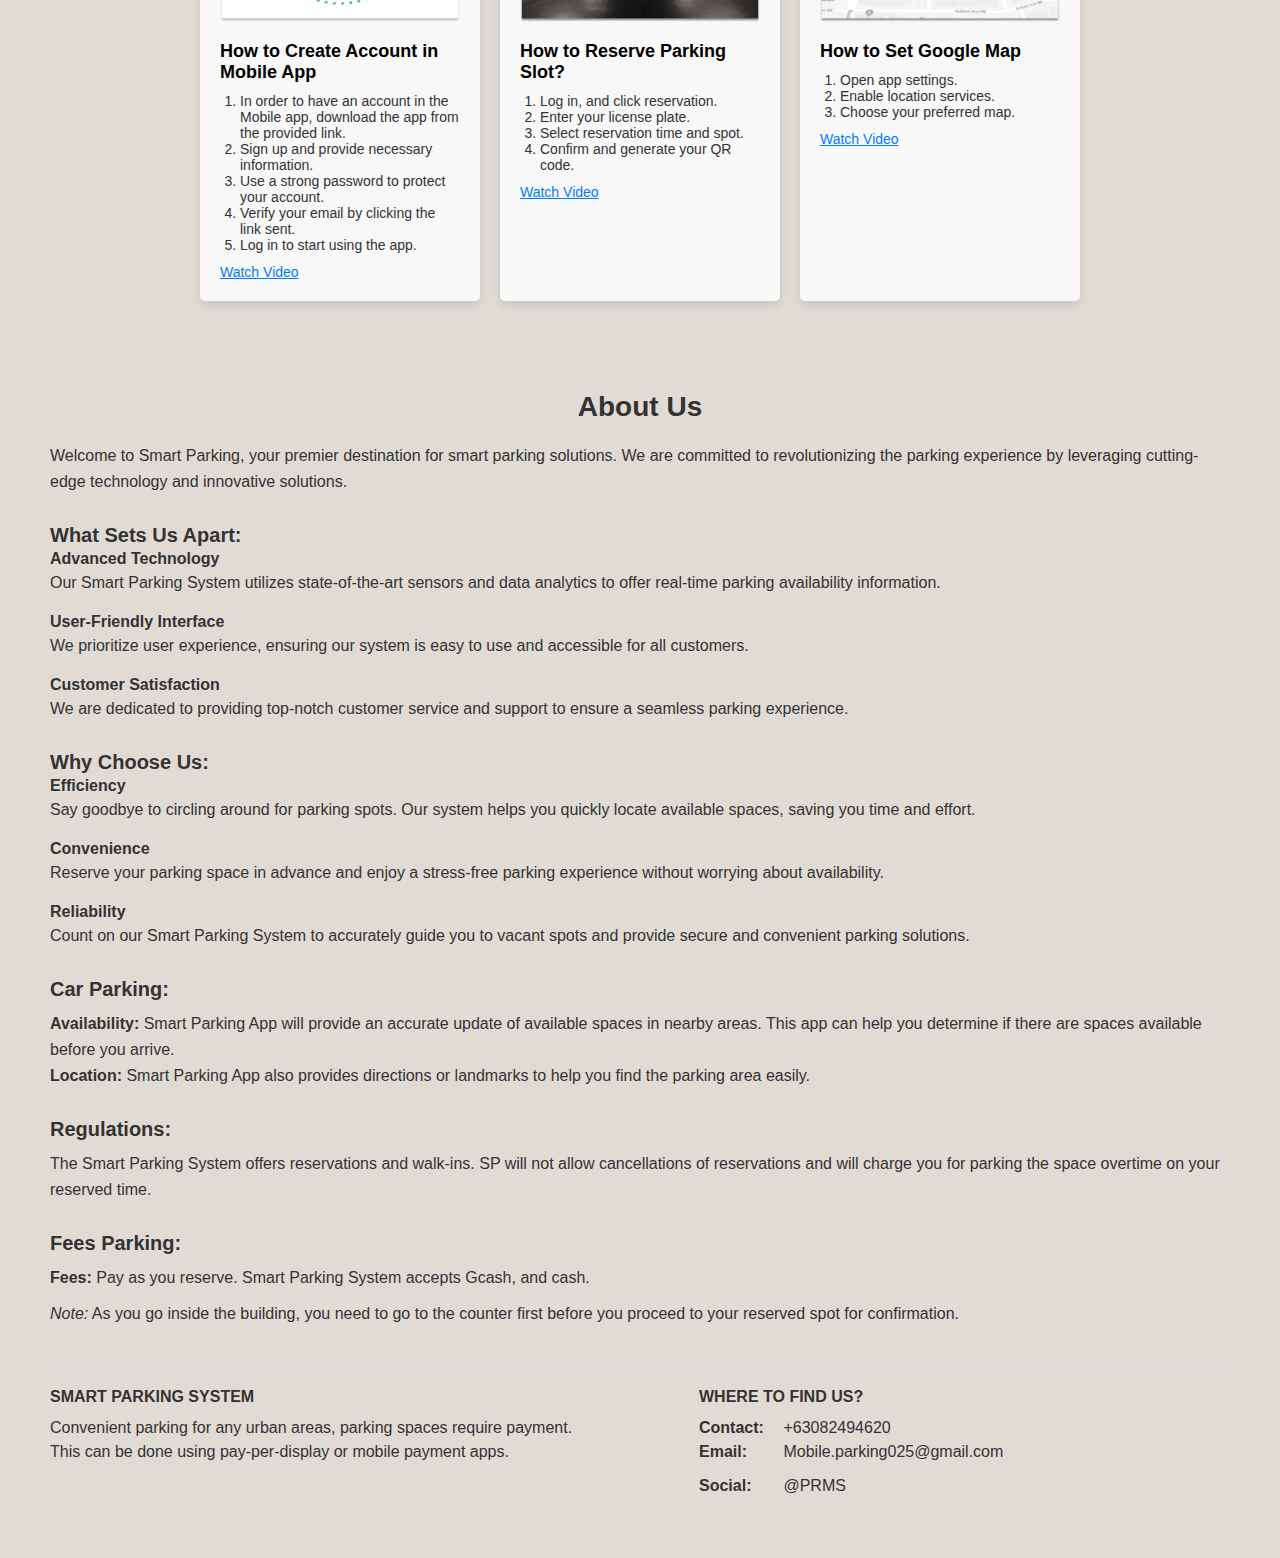
==== commit 7d84b276: "price" ====
--- a/index.html
+++ b/index.html
@@ -31,7 +31,7 @@
       to find a parking spot without running back to feed the meter. And for added convenience, 
       you can reserve a spot ahead of time.
     </p>
-    <img src="./images/tite.png" alt="Reservation" class="reservation-image">
+    <img src="./images/hatdog.png" alt="Reservation" class="reservation-image">
   </div>
 </div>
 
@@ -40,7 +40,7 @@
   <div class="pricing-container">
     <div class="pricing-card basic">
       <h3>Motorcycle Vehicles</h3>
-      <p class="price">₱ 25 per Hour</p>
+      <p class="price">₱ 100 per Hour</p>
       <ul>
         <li>Real-time availability</li>
         <li>Easy reservations</li>
@@ -52,7 +52,7 @@
     <!-- Premium Plan -->
     <div class="pricing-card premium">
       <h3>Four Wheel Vehicles</h3>
-      <p class="price">₱ 50 per Hour</p>
+      <p class="price">₱ 200 per Hour</p>
       <ul>
         <li>Real-time availability</li>
         <li>Easy reservations</li>
